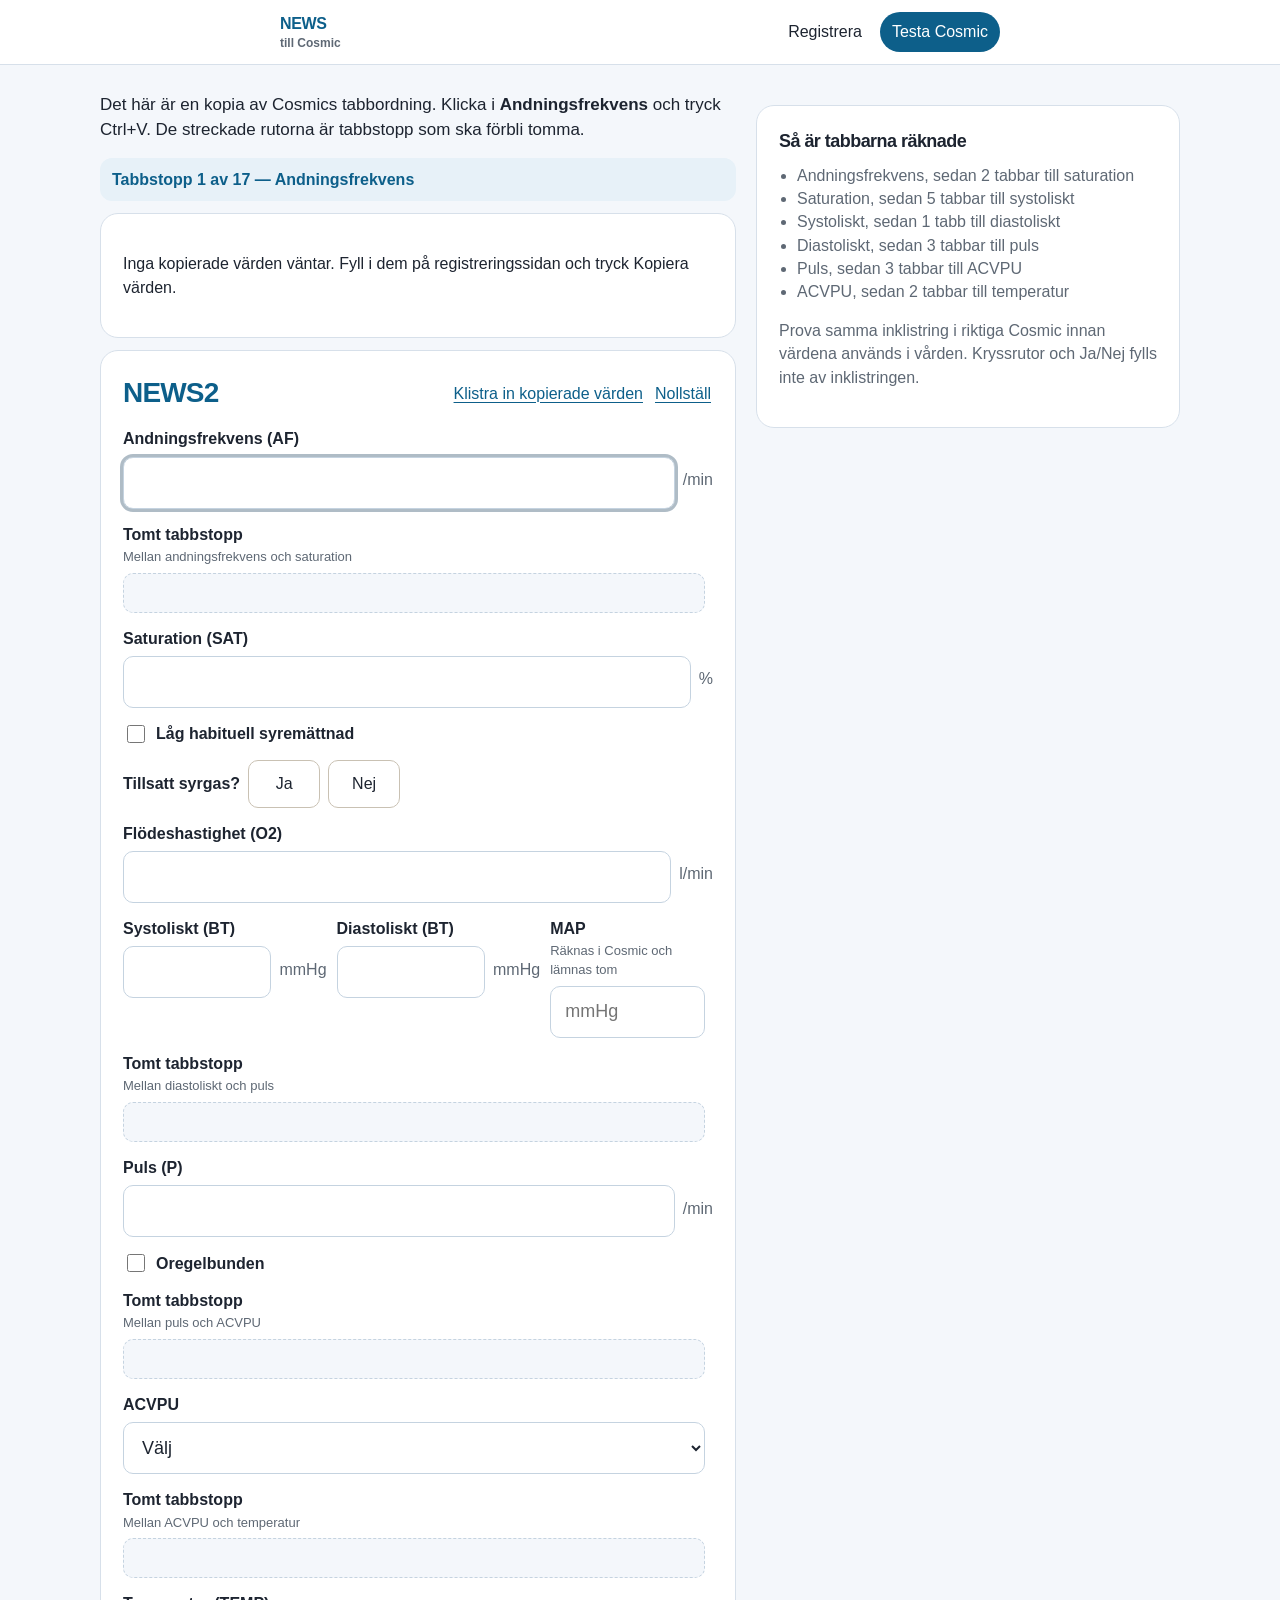
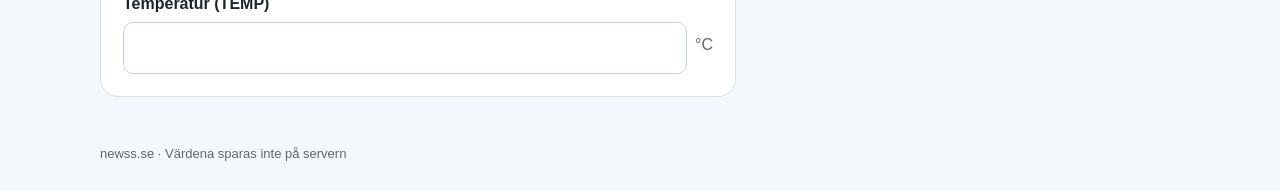
==== cosmic.html @ 65bff5ab "Lägg upp NEWS-sidan för newss.se." ====
<!DOCTYPE html>
<html lang="sv">
<head>
  <meta charset="utf-8">
  <meta name="viewport" content="width=device-width, initial-scale=1">
  <title>Testa Cosmic – NEWS</title>
  <meta name="description" content="Testa att NEWS-värdena hamnar i rätt rutor innan du klistrar in dem i Cosmic.">
  <meta name="theme-color" content="#0d5f8a">
  <link rel="icon" href="favicon.svg" type="image/svg+xml">
  <link rel="stylesheet" href="css/styles.css">
</head>
<body class="cosmic">
  <header class="top">
    <div class="top-inner">
      <a class="mark" href="index.html">NEWS<span>till Cosmic</span></a>
      <nav>
        <a href="index.html">Registrera</a>
        <a href="cosmic.html" aria-current="page">Testa Cosmic</a>
      </nav>
    </div>
  </header>

  <main class="wide">
    <div class="layout">
      <section>
        <p class="intro">Det här är en kopia av Cosmics tabbordning. Klicka i <strong>Andningsfrekvens</strong> och tryck Ctrl+V. De streckade rutorna är tabbstopp som ska förbli tomma.</p>
        <p id="hud" class="hud">Klicka i Andningsfrekvens.</p>
        <div id="waiting" class="waiting"></div>
        <div class="cosmic-card">
          <div class="cosmic-head">
            <h1>NEWS2</h1>
            <div class="sheet-actions">
              <button type="button" class="text" id="paste-stored">Klistra in kopierade värden</button>
              <button type="button" class="text" id="reset">Nollställ</button>
            </div>
          </div>
          <div id="cosmic-fields"></div>
        </div>
      </section>
      <aside>
        <div id="result" class="result" hidden></div>
        <div class="note">
          <h2>Så är tabbarna räknade</h2>
          <ul>
            <li>Andningsfrekvens, sedan 2 tabbar till saturation</li>
            <li>Saturation, sedan 5 tabbar till systoliskt</li>
            <li>Systoliskt, sedan 1 tabb till diastoliskt</li>
            <li>Diastoliskt, sedan 3 tabbar till puls</li>
            <li>Puls, sedan 3 tabbar till ACVPU</li>
            <li>ACVPU, sedan 2 tabbar till temperatur</li>
          </ul>
          <p>Prova samma inklistring i riktiga Cosmic innan värdena används i vården. Kryssrutor och Ja/Nej fylls inte av inklistringen.</p>
        </div>
      </aside>
    </div>
  </main>
  <footer class="site-foot">newss.se · Värdena sparas inte på servern</footer>

  <script src="js/model.js"></script>
  <script src="js/cosmic.js"></script>
</body>
</html>
---- css/styles.css ----
:root {
  --ink: #1d2430;
  --muted: #5e6874;
  --line: #ddd6c8;
  --paper: #f3f0e8;
  --card: #fffdf9;
  --navy: #1b3f5c;
  --red: #8e2f2f;
  --ok: #0f7a45;
  --ok-bg: #e7f6ee;
  --warn: #8a4b08;
  --warn-bg: #fff4e4;
  --bad: #9f1d32;
  --bad-bg: #fdecef;
  --focus: #1b3f5c;
  color-scheme: light;
}

* { box-sizing: border-box; }

[hidden] { display: none !important; }

body {
  margin: 0;
  color: var(--ink);
  font-family: "Segoe UI", "Segoe UI Variable", sans-serif;
  font-size: 16px;
  line-height: 1.45;
  background: var(--paper);
}

body.cosmic {
  --paper: #f4f7fb;
  --card: #ffffff;
  --line: #d7e0ea;
  --navy: #0d5f8a;
  --focus: #0d5f8a;
  background: var(--paper);
}

button, input, select { font: inherit; color: inherit; }

.top {
  background: #fff;
  border-bottom: 1px solid var(--line);
}

.top-inner, main {
  width: min(720px, calc(100% - 32px));
  margin: 0 auto;
}

.wide { width: min(1080px, calc(100% - 32px)); }

.top-inner {
  display: flex;
  align-items: center;
  justify-content: space-between;
  min-height: 64px;
  gap: 16px;
}

.mark {
  color: var(--navy);
  font-weight: 700;
  text-decoration: none;
  letter-spacing: -0.02em;
}

.mark span {
  display: block;
  color: var(--muted);
  font-size: 12px;
  font-weight: 600;
  letter-spacing: 0;
}

nav { display: flex; gap: 6px; }

nav a {
  color: var(--ink);
  text-decoration: none;
  padding: 8px 12px;
  border-radius: 999px;
}

nav a[aria-current="page"] {
  background: var(--navy);
  color: #fff;
}

main { padding: 28px 0 48px; }

.site-foot {
  width: min(1080px, calc(100% - 32px));
  margin: 0 auto;
  padding: 0 0 28px;
  color: var(--muted);
  font-size: 13px;
}

.intro { margin: 0 0 16px; font-size: 17px; }

.steps {
  display: flex;
  flex-wrap: wrap;
  gap: 8px;
  margin: 0 0 18px;
  padding: 0;
  list-style: none;
  counter-reset: step;
}

.steps li {
  counter-increment: step;
  background: #fff;
  border: 1px solid var(--line);
  border-radius: 999px;
  padding: 6px 12px 6px 8px;
  color: var(--muted);
  font-size: 14px;
}

.steps li::before {
  content: counter(step);
  display: inline-grid;
  place-items: center;
  width: 22px;
  height: 22px;
  margin-right: 6px;
  border-radius: 50%;
  background: var(--navy);
  color: #fff;
  font-size: 12px;
  font-weight: 700;
}

.sheet, .cosmic-card, .note, .result, .waiting {
  background: var(--card);
  border: 1px solid var(--line);
  border-radius: 18px;
  padding: 22px;
}

.sheet-head, .cosmic-head {
  display: flex;
  justify-content: space-between;
  align-items: center;
  gap: 12px;
  margin-bottom: 8px;
}

h1, h2 { margin: 0; font-weight: 700; letter-spacing: -0.03em; }
h1 { font-size: 28px; color: var(--navy); }
h2 { font-size: 18px; margin-bottom: 10px; }

.sheet-actions, .cosmic-head .sheet-actions { display: flex; gap: 8px; }

.text {
  background: transparent;
  border: 0;
  color: var(--navy);
  cursor: pointer;
  padding: 6px 2px;
  text-decoration: underline;
  text-underline-offset: 3px;
}

.field { margin-top: 18px; }
.field label, .label, .stop-label { font-weight: 650; }
.field b, .stop b {
  color: var(--red);
  font-weight: 750;
  margin-right: 4px;
}

.control {
  margin-top: 6px;
  display: flex;
  align-items: center;
  gap: 8px;
}

.bp {
  margin-top: 6px;
  display: grid;
  grid-template-columns: minmax(0, 1fr) auto minmax(0, 1fr) auto;
  gap: 8px;
  align-items: end;
}

.bp .sub {
  display: flex;
  flex-direction: column;
  gap: 6px;
  font-size: 14px;
  font-weight: 650;
  min-width: 0;
}

input[type="text"], select, .control input, .bp input, #entry select {
  width: 100%;
  height: 52px;
  border: 1.5px solid #c9c1b3;
  border-radius: 10px;
  background: #fff;
  padding: 0 14px;
  font-size: 22px;
  font-variant-numeric: tabular-nums;
}

body.cosmic input, body.cosmic select {
  border-color: #c5d3e0;
  font-size: 18px;
}

input:focus, select:focus, button:focus-visible {
  outline: 3px solid rgba(27, 63, 92, 0.35);
  border-color: var(--focus);
}

.control input { flex: 1; min-width: 0; }
.control span, .bp .unit, .unit {
  color: var(--muted);
  font-style: normal;
  white-space: nowrap;
}

.slash { color: var(--ink); font-size: 22px; padding-bottom: 12px; }

.tick {
  display: flex;
  flex-wrap: wrap;
  align-items: flex-start;
  gap: 8px;
  margin-top: 8px;
  font-weight: 500;
}

.tick input { width: 18px; height: 18px; margin-top: 2px; accent-color: var(--navy); }
.tick em { flex: 1 0 100%; padding-left: 26px; }
.tick em, .help { color: var(--muted); font-style: normal; font-weight: 450; font-size: 14px; }
.help { margin: 6px 0 0; }

.segment {
  display: grid;
  grid-template-columns: 1fr 1fr;
  gap: 8px;
  margin-top: 6px;
}

.segment button, .choice {
  height: 48px;
  border-radius: 10px;
  border: 1.5px solid #c9c1b3;
  background: #fff;
  cursor: pointer;
}

.segment button[aria-pressed="true"] {
  background: var(--navy);
  border-color: var(--navy);
  color: #fff;
}

.news {
  margin-top: 22px;
  padding-top: 16px;
  border-top: 1px solid var(--line);
}

.score {
  display: grid;
  grid-template-columns: repeat(8, minmax(0, 1fr));
  gap: 6px;
  margin-top: 10px;
}

.score div {
  background: #fff;
  border: 1px solid var(--line);
  border-radius: 10px;
  padding: 8px 4px;
  text-align: center;
}

.score span { display: block; color: var(--muted); font-size: 11px; letter-spacing: 0.04em; }
.score strong { display: block; font-size: 20px; font-variant-numeric: tabular-nums; }
.score .total.band-low { background: var(--ok-bg); color: var(--ok); }
.score .total.band-lowmid { background: var(--warn-bg); color: var(--warn); }
.score .total.band-mid, .score .total.band-high { background: var(--bad-bg); color: var(--bad); }

.warnings {
  margin-top: 14px;
  background: var(--warn-bg);
  color: var(--warn);
  border-radius: 12px;
  padding: 10px 12px;
}
.warnings p { margin: 4px 0; }

.tabs-view { margin-top: 16px; }
.tabs-view summary { cursor: pointer; color: var(--navy); font-weight: 650; }
.tabs-view p { margin: 8px 0; }
.tabs { color: var(--navy); font-variant-numeric: tabular-nums; font-weight: 700; }
.flow-note { color: var(--muted); }

.copy-bar { margin-top: 18px; }

.primary {
  width: 100%;
  height: 56px;
  border: 0;
  border-radius: 12px;
  background: var(--navy);
  color: #fff;
  font-size: 18px;
  font-weight: 700;
  cursor: pointer;
}

.primary:disabled { opacity: 0.45; cursor: not-allowed; }

.status {
  margin-top: 14px;
  background: var(--ok-bg);
  border-radius: 12px;
  padding: 12px 14px;
}
.status p { margin: 4px 0; }
.status .lead { font-weight: 750; }
.status a { color: var(--navy); font-weight: 700; }
.status.error { background: var(--warn-bg); color: var(--ink); }
.status .raw {
  width: 100%;
  height: 72px;
  margin-top: 8px;
  font-size: 14px;
  line-height: 1.4;
}

.sr {
  position: absolute;
  width: 1px;
  height: 1px;
  overflow: hidden;
  clip: rect(0 0 0 0);
}

.layout {
  display: grid;
  grid-template-columns: minmax(0, 1.2fr) minmax(240px, 0.8fr);
  gap: 20px;
  align-items: start;
}

.layout > * { min-width: 0; }

input, select { min-width: 0; max-width: 100%; }

.hud, .waiting {
  margin-bottom: 12px;
}

.hud {
  background: #e7f1f8;
  color: var(--navy);
  border-radius: 12px;
  padding: 10px 12px;
  font-weight: 650;
}

.waiting ul, .note ul, .check { margin: 8px 0 0; padding-left: 18px; }
.waiting li { margin: 2px 0; }

.stop { margin-top: 14px; }
.stop > label:not(.flag) {
  display: grid;
  grid-template-columns: minmax(0, 1fr) auto;
  column-gap: 8px;
  align-items: center;
}
.stop .stop-label,
.stop small { grid-column: 1 / -1; }
.stop small { color: var(--muted); font-size: 13px; margin: 2px 0 0; }
.stop input[type="text"],
.stop select { margin-top: 6px; }
.flag { display: flex; align-items: center; gap: 8px; font-weight: 650; }
.flag input { width: 18px; height: 18px; max-width: none; accent-color: var(--navy); }

.stop-gap input {
  height: 40px;
  background: #f7f4ec;
  border-style: dashed;
  font-size: 16px;
}

body.cosmic .stop-gap input { background: #f4f7fb; }

.bp-row {
  display: grid;
  grid-template-columns: 1fr 1fr 0.8fr;
  gap: 10px;
}

.choice-row {
  display: flex;
  align-items: center;
  gap: 8px;
  flex-wrap: wrap;
}

.choice {
  min-width: 72px;
  background: #fff;
}

.choice[aria-pressed="true"] {
  background: #e7f1f8;
  border-color: var(--navy);
  color: var(--navy);
  font-weight: 700;
}

.stop.match input, .stop.match select { border-color: var(--ok); background: var(--ok-bg); }
.stop.mismatch input, .stop.mismatch select { border-color: var(--bad); background: var(--bad-bg); }

.check { display: block; list-style: none; padding: 0; }
.check li { padding: 6px 0 6px 26px; position: relative; }
.check li::before { position: absolute; left: 0; font-weight: 800; }
.check .ok::before { content: "✓"; color: var(--ok); }
.check .bad::before { content: "!"; color: var(--bad); }
.bad-text { color: var(--bad); }
.result .lead { font-weight: 750; }
.note { margin-top: 12px; }
.note p, .note li { color: var(--muted); }
aside .result { margin-bottom: 0; }

@media (max-width: 800px) {
  .layout { grid-template-columns: 1fr; }
  .score { grid-template-columns: repeat(4, minmax(0, 1fr)); }
  .bp-row { grid-template-columns: 1fr; }
}

@media (max-width: 560px) {
  .bp { grid-template-columns: 1fr; }
  .slash { display: none; }
  .top-inner, main, .wide { width: min(720px, calc(100% - 20px)); }
  nav a { padding: 8px 10px; }
  .sheet-head, .cosmic-head { flex-direction: column; align-items: flex-start; }
  .sheet-actions { flex-wrap: wrap; }
}
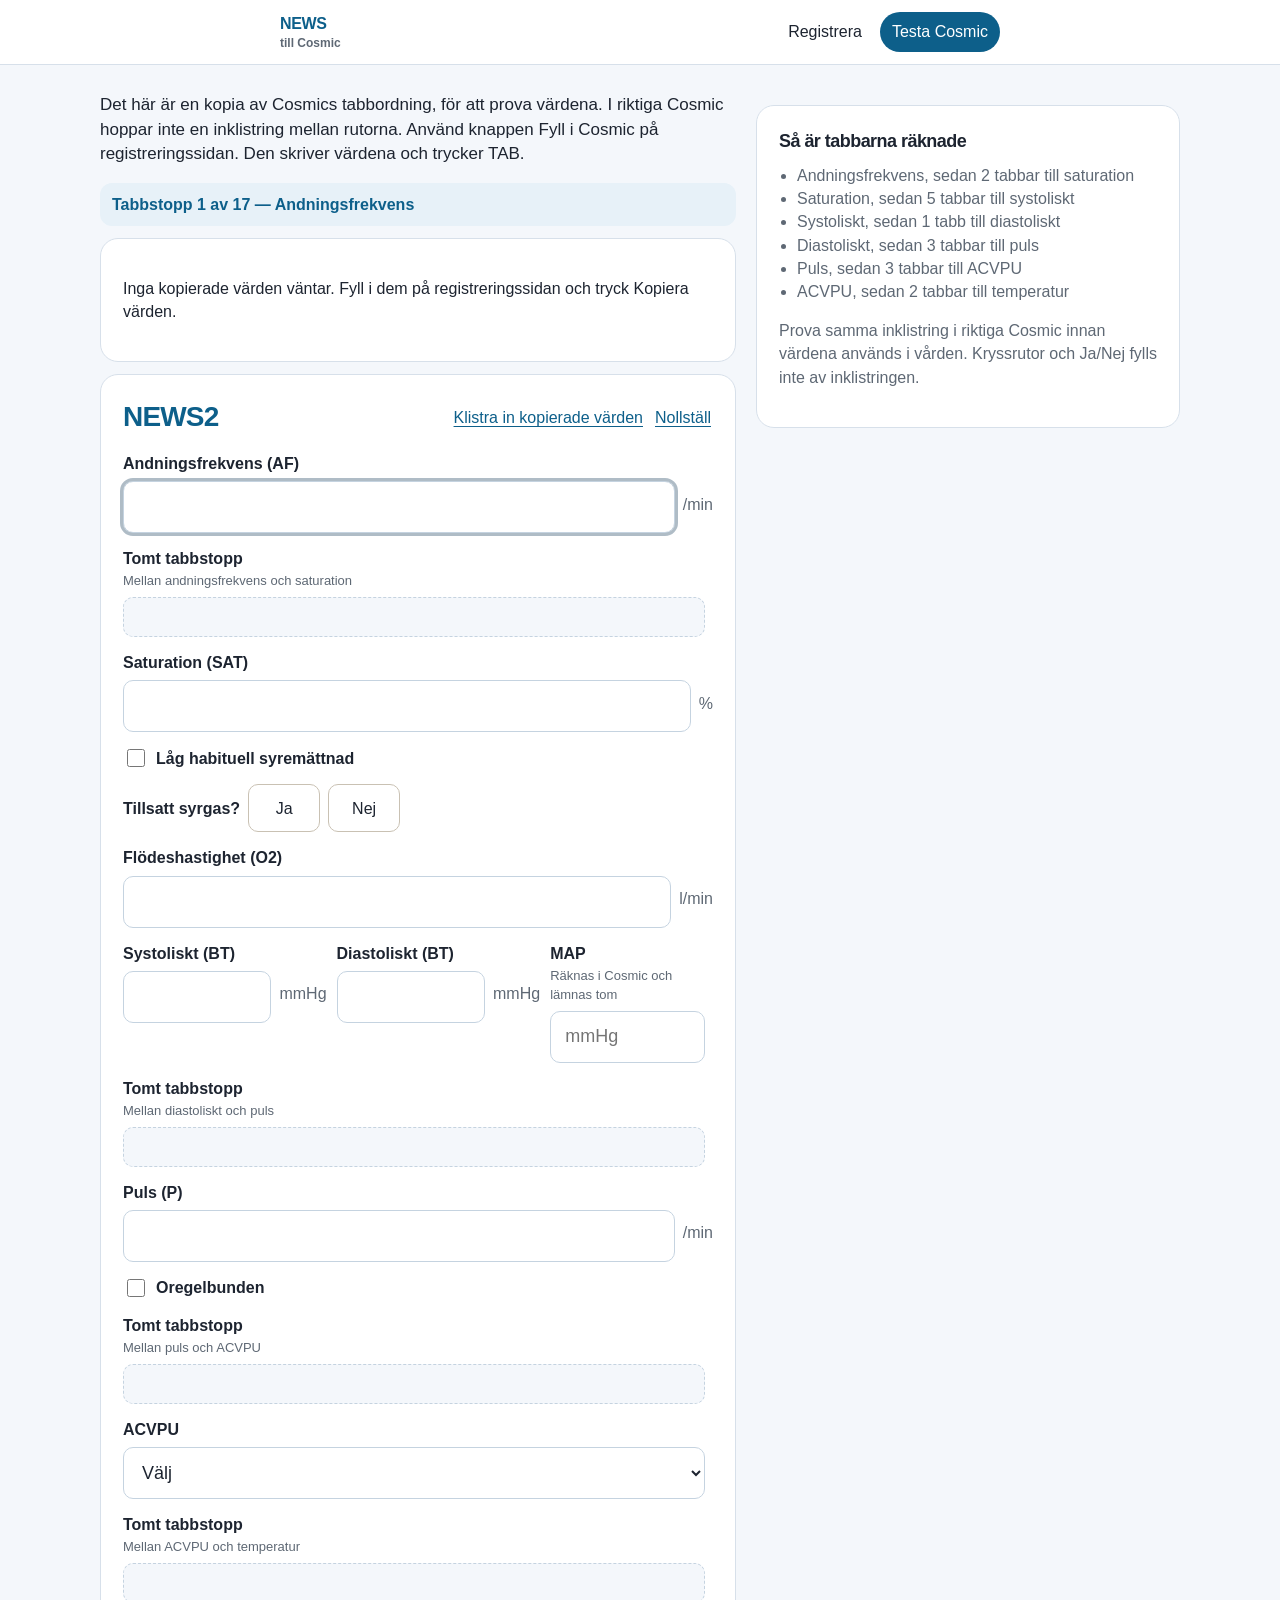
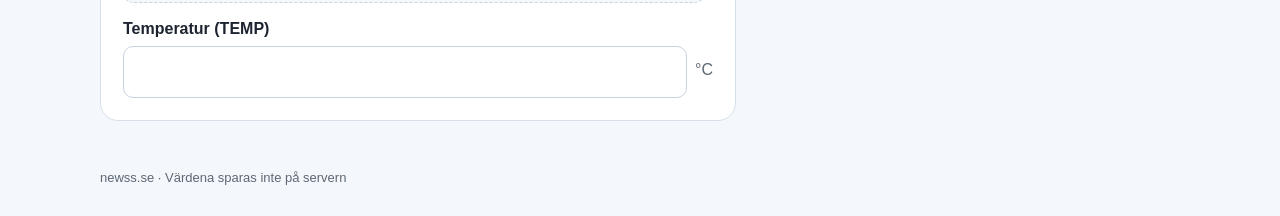
==== commit dd1857c0: "Skriv in NEWS-värden i Cosmic med riktiga TAB-tryck. Co-authored-by: Cursor <cursoragent@cursor.com>" ====
--- a/cosmic.html
+++ b/cosmic.html
@@ -23,7 +23,7 @@
   <main class="wide">
     <div class="layout">
       <section>
-        <p class="intro">Det här är en kopia av Cosmics tabbordning. Klicka i <strong>Andningsfrekvens</strong> och tryck Ctrl+V. De streckade rutorna är tabbstopp som ska förbli tomma.</p>
+        <p class="intro">Det här är en kopia av Cosmics tabbordning, för att prova värdena. I riktiga Cosmic hoppar inte en inklistring mellan rutorna. Använd knappen Fyll i Cosmic på registreringssidan. Den skriver värdena och trycker TAB.</p>
         <p id="hud" class="hud">Klicka i Andningsfrekvens.</p>
         <div id="waiting" class="waiting"></div>
         <div class="cosmic-card">
--- a/css/styles.css
+++ b/css/styles.css
@@ -306,6 +306,8 @@
 .flow-note { color: var(--muted); }
 
 .copy-bar { margin-top: 18px; }
+.copy-bar .text { display: block; margin-top: 10px; }
+.copy-bar .text:disabled { opacity: 0.45; cursor: not-allowed; }
 
 .primary {
   width: 100%;
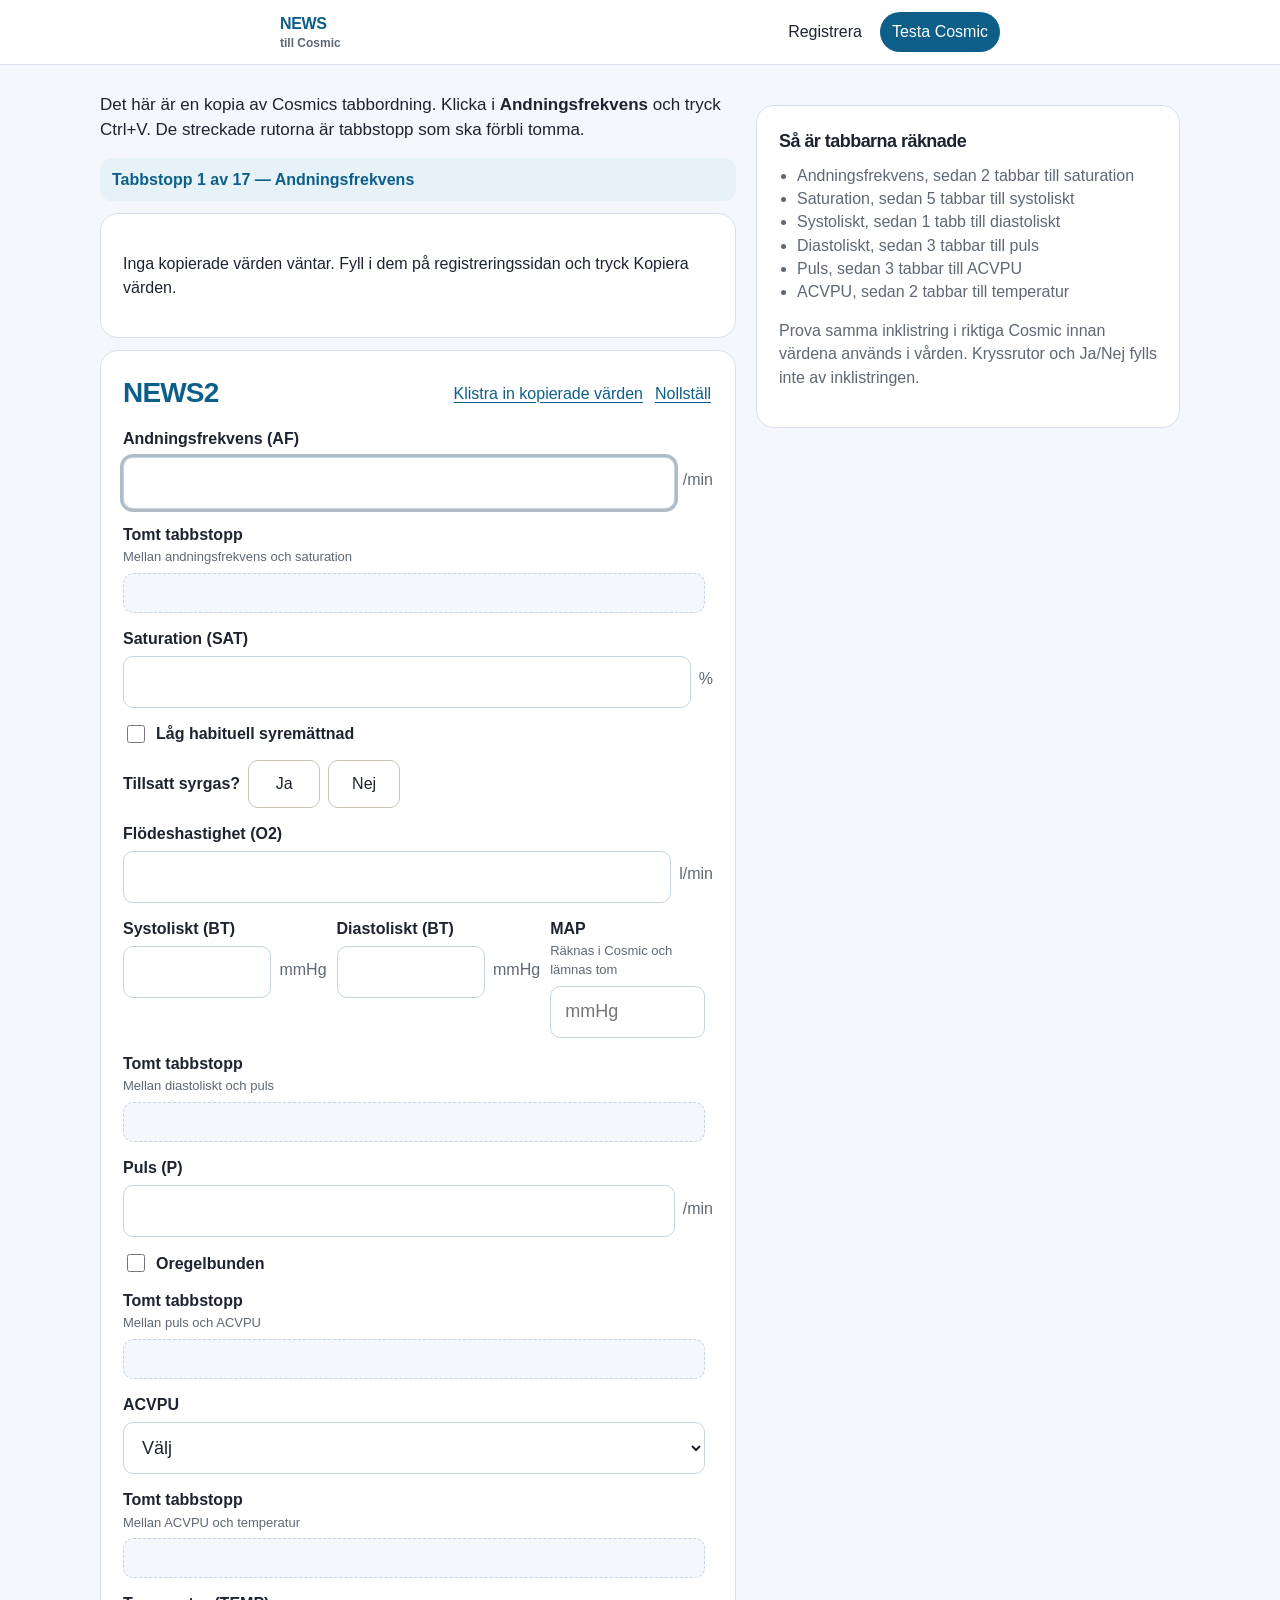
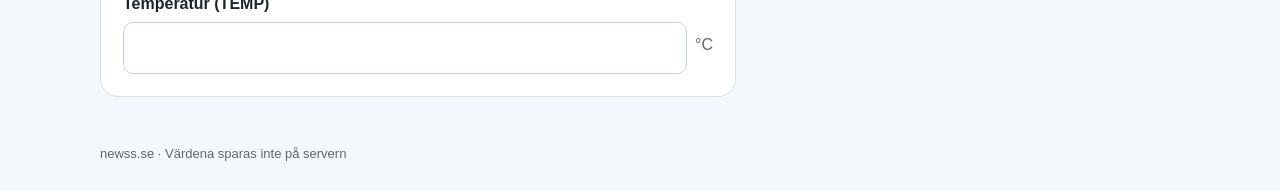
==== commit 9945ade0: "Kopiera NEWS-värdena i stället för att hämta en fil. Co-authored-by: Cursor <cursoragent@cursor.com>" ====
--- a/cosmic.html
+++ b/cosmic.html
@@ -23,7 +23,7 @@
   <main class="wide">
     <div class="layout">
       <section>
-        <p class="intro">Det här är en kopia av Cosmics tabbordning, för att prova värdena. I riktiga Cosmic hoppar inte en inklistring mellan rutorna. Använd knappen Fyll i Cosmic på registreringssidan. Den skriver värdena och trycker TAB.</p>
+        <p class="intro">Det här är en kopia av Cosmics tabbordning. Klicka i <strong>Andningsfrekvens</strong> och tryck Ctrl+V. De streckade rutorna är tabbstopp som ska förbli tomma.</p>
         <p id="hud" class="hud">Klicka i Andningsfrekvens.</p>
         <div id="waiting" class="waiting"></div>
         <div class="cosmic-card">
--- a/css/styles.css
+++ b/css/styles.css
@@ -306,8 +306,6 @@
 .flow-note { color: var(--muted); }
 
 .copy-bar { margin-top: 18px; }
-.copy-bar .text { display: block; margin-top: 10px; }
-.copy-bar .text:disabled { opacity: 0.45; cursor: not-allowed; }
 
 .primary {
   width: 100%;
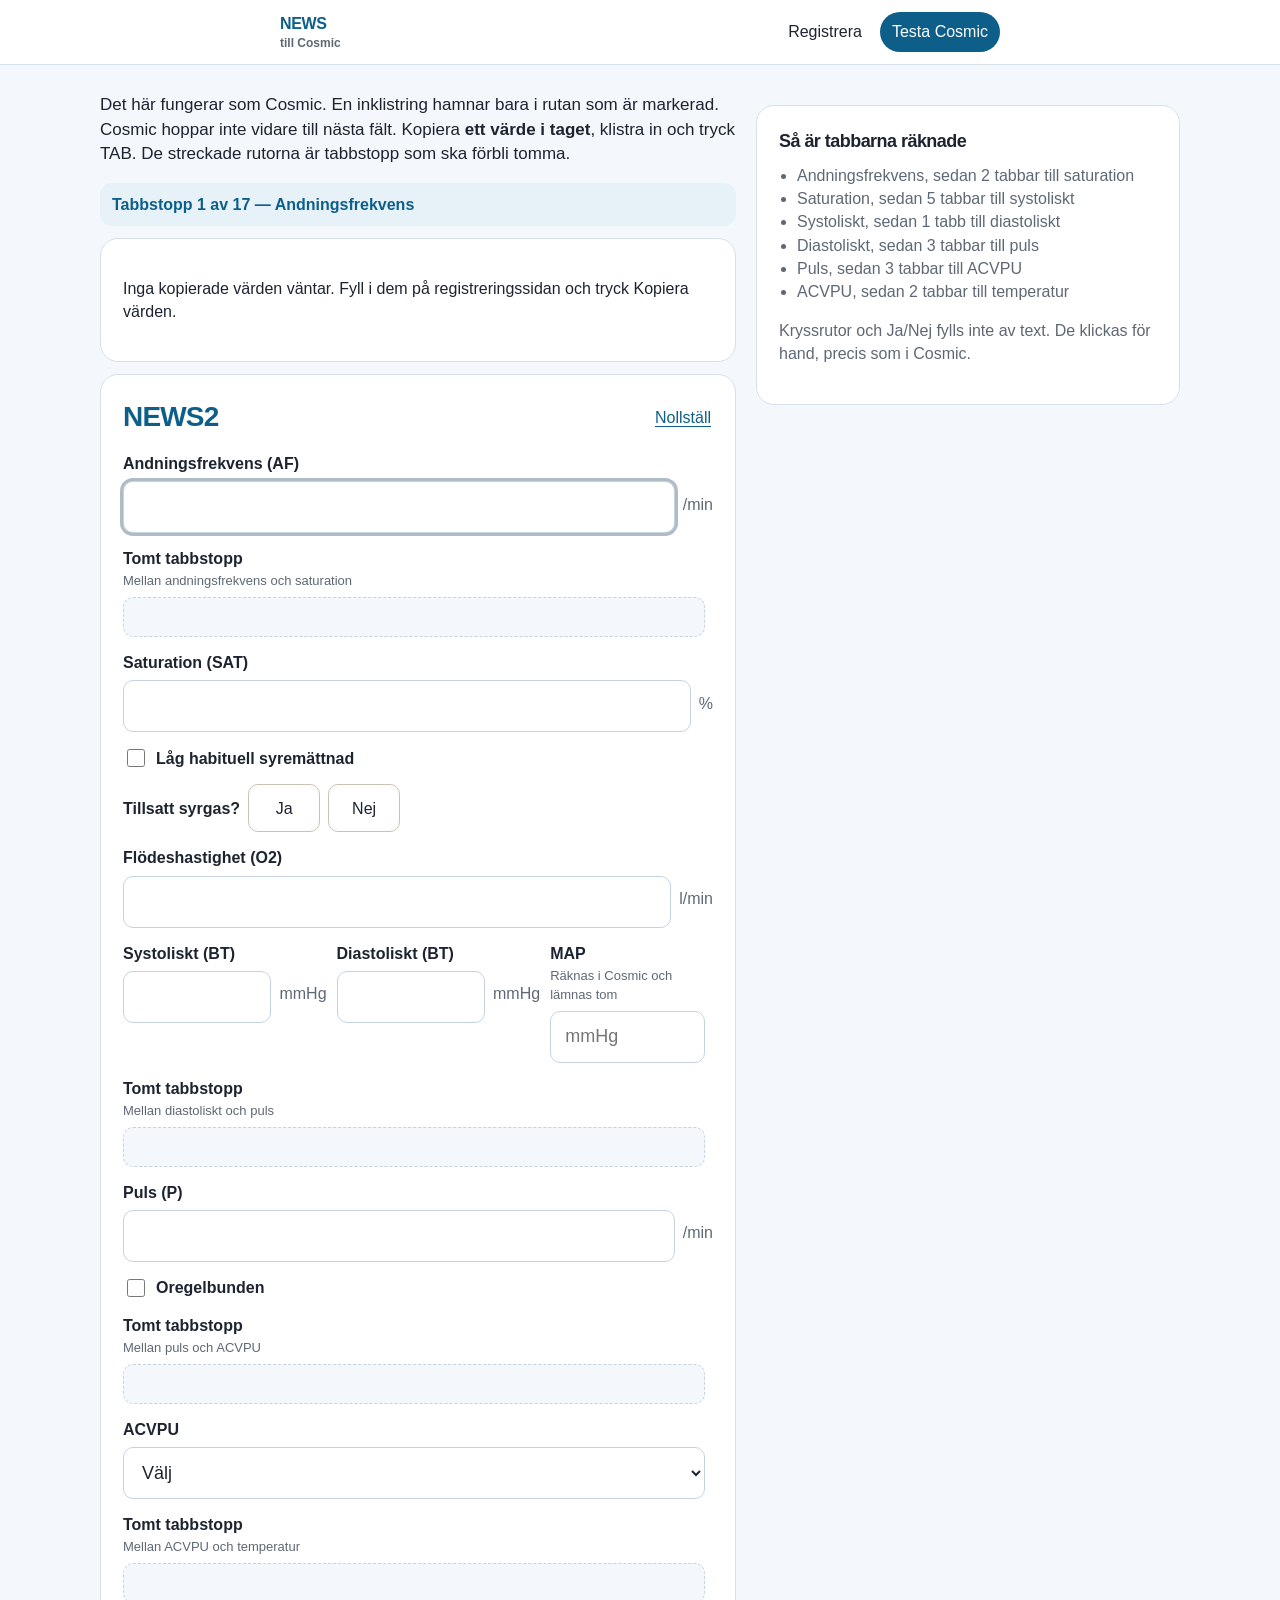
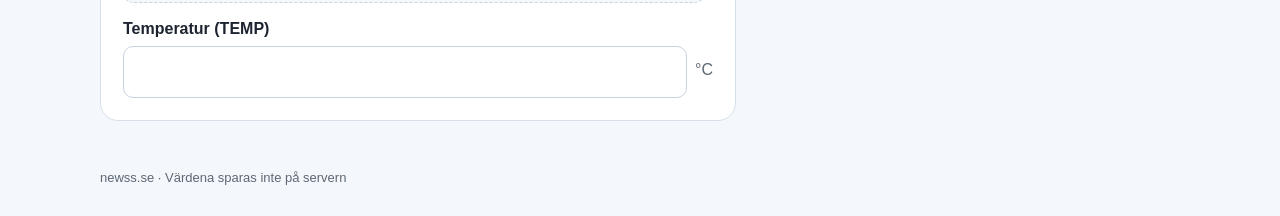
==== commit e82e1415: "Låt testsidan ta emot värden som Cosmic, ett fält i taget. Co-authored-by: Cursor <cursoragent@curso" ====
--- a/cosmic.html
+++ b/cosmic.html
@@ -4,10 +4,10 @@
   <meta charset="utf-8">
   <meta name="viewport" content="width=device-width, initial-scale=1">
   <title>Testa Cosmic – NEWS</title>
-  <meta name="description" content="Testa att NEWS-värdena hamnar i rätt rutor innan du klistrar in dem i Cosmic.">
+  <meta name="description" content="Testa Cosmic så som programmet tar emot värden: ett värde i taget i den markerade rutan.">
   <meta name="theme-color" content="#0d5f8a">
   <link rel="icon" href="favicon.svg" type="image/svg+xml">
-  <link rel="stylesheet" href="css/styles.css">
+  <link rel="stylesheet" href="css/styles.css?v=10">
 </head>
 <body class="cosmic">
   <header class="top">
@@ -23,14 +23,14 @@
   <main class="wide">
     <div class="layout">
       <section>
-        <p class="intro">Det här är en kopia av Cosmics tabbordning. Klicka i <strong>Andningsfrekvens</strong> och tryck Ctrl+V. De streckade rutorna är tabbstopp som ska förbli tomma.</p>
+        <p class="intro">Det här fungerar som Cosmic. En inklistring hamnar bara i rutan som är markerad. Cosmic hoppar inte vidare till nästa fält. Kopiera <strong>ett värde i taget</strong>, klistra in och tryck TAB. De streckade rutorna är tabbstopp som ska förbli tomma.</p>
         <p id="hud" class="hud">Klicka i Andningsfrekvens.</p>
+        <p id="cosmic-warn" class="hud warn" hidden></p>
         <div id="waiting" class="waiting"></div>
         <div class="cosmic-card">
           <div class="cosmic-head">
             <h1>NEWS2</h1>
             <div class="sheet-actions">
-              <button type="button" class="text" id="paste-stored">Klistra in kopierade värden</button>
               <button type="button" class="text" id="reset">Nollställ</button>
             </div>
           </div>
@@ -49,14 +49,14 @@
             <li>Puls, sedan 3 tabbar till ACVPU</li>
             <li>ACVPU, sedan 2 tabbar till temperatur</li>
           </ul>
-          <p>Prova samma inklistring i riktiga Cosmic innan värdena används i vården. Kryssrutor och Ja/Nej fylls inte av inklistringen.</p>
+          <p>Kryssrutor och Ja/Nej fylls inte av text. De klickas för hand, precis som i Cosmic.</p>
         </div>
       </aside>
     </div>
   </main>
   <footer class="site-foot">newss.se · Värdena sparas inte på servern</footer>
 
-  <script src="js/model.js"></script>
-  <script src="js/cosmic.js"></script>
+  <script src="js/model.js?v=10"></script>
+  <script src="js/cosmic.js?v=10"></script>
 </body>
 </html>
--- a/css/styles.css
+++ b/css/styles.css
@@ -41,11 +41,14 @@
 button, input, select { font: inherit; color: inherit; }
 
 .top {
+  position: sticky;
+  top: 0;
+  z-index: 5;
   background: #fff;
   border-bottom: 1px solid var(--line);
 }
 
-.top-inner, main {
+.top-inner, .top-action, main {
   width: min(720px, calc(100% - 32px));
   margin: 0 auto;
 }
@@ -305,9 +308,17 @@
 .tabs { color: var(--navy); font-variant-numeric: tabular-nums; font-weight: 700; }
 .flow-note { color: var(--muted); }
 
-.copy-bar { margin-top: 18px; }
+.top-action { padding-bottom: 12px; }
+.top-action .primary { height: 48px; }
+.install { margin: 4px 0 12px; }
+.copy-bar .help a { color: var(--navy); font-weight: 700; }
+.copy-bar .text { display: block; margin-top: 10px; }
+.copy-bar .text:disabled { opacity: 0.45; cursor: not-allowed; }
 
 .primary {
+  display: flex;
+  align-items: center;
+  justify-content: center;
   width: 100%;
   height: 56px;
   border: 0;
@@ -316,6 +327,7 @@
   color: #fff;
   font-size: 18px;
   font-weight: 700;
+  text-decoration: none;
   cursor: pointer;
 }
 
@@ -370,6 +382,11 @@
   font-weight: 650;
 }
 
+.hud.warn {
+  background: var(--warn-bg);
+  color: var(--warn);
+}
+
 .waiting ul, .note ul, .check { margin: 8px 0 0; padding-left: 18px; }
 .waiting li { margin: 2px 0; }
 
@@ -445,7 +462,7 @@
 @media (max-width: 560px) {
   .bp { grid-template-columns: 1fr; }
   .slash { display: none; }
-  .top-inner, main, .wide { width: min(720px, calc(100% - 20px)); }
+  .top-inner, .top-action, main, .wide { width: min(720px, calc(100% - 20px)); }
   nav a { padding: 8px 10px; }
   .sheet-head, .cosmic-head { flex-direction: column; align-items: flex-start; }
   .sheet-actions { flex-wrap: wrap; }
